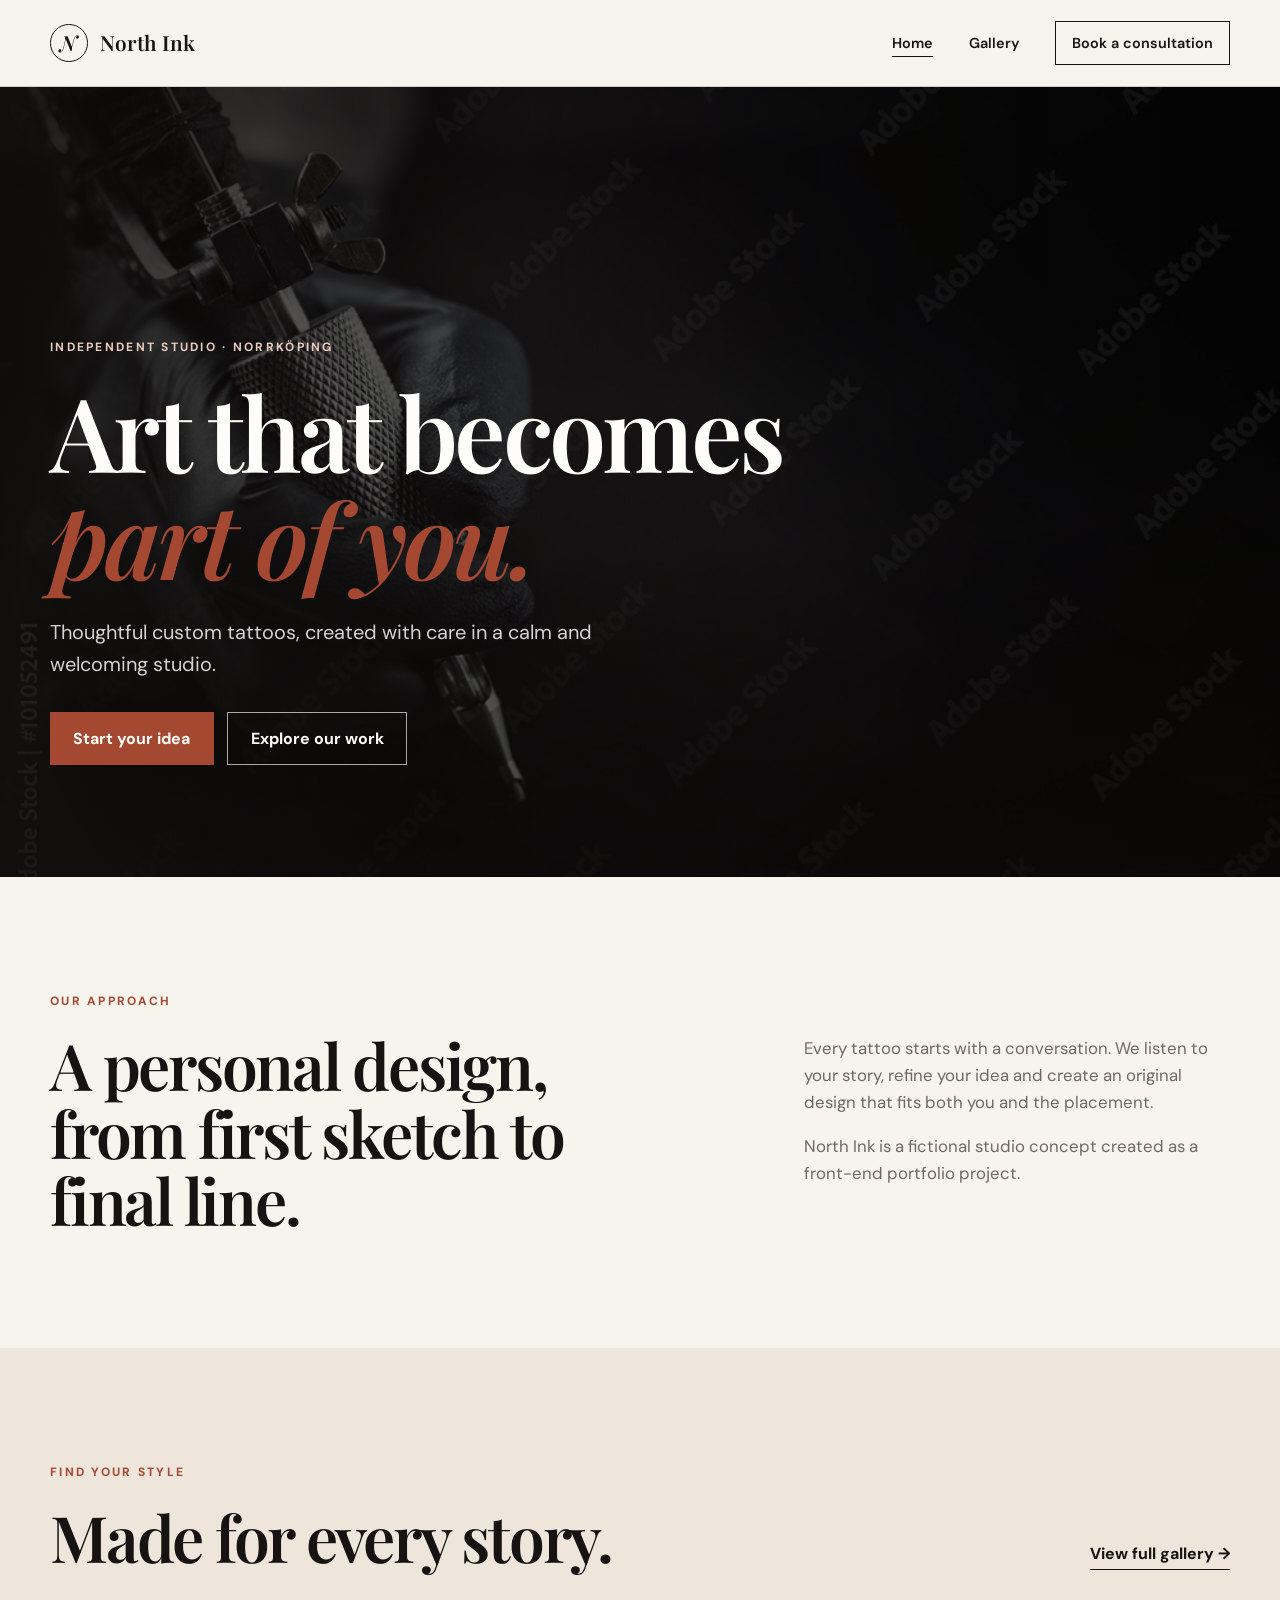
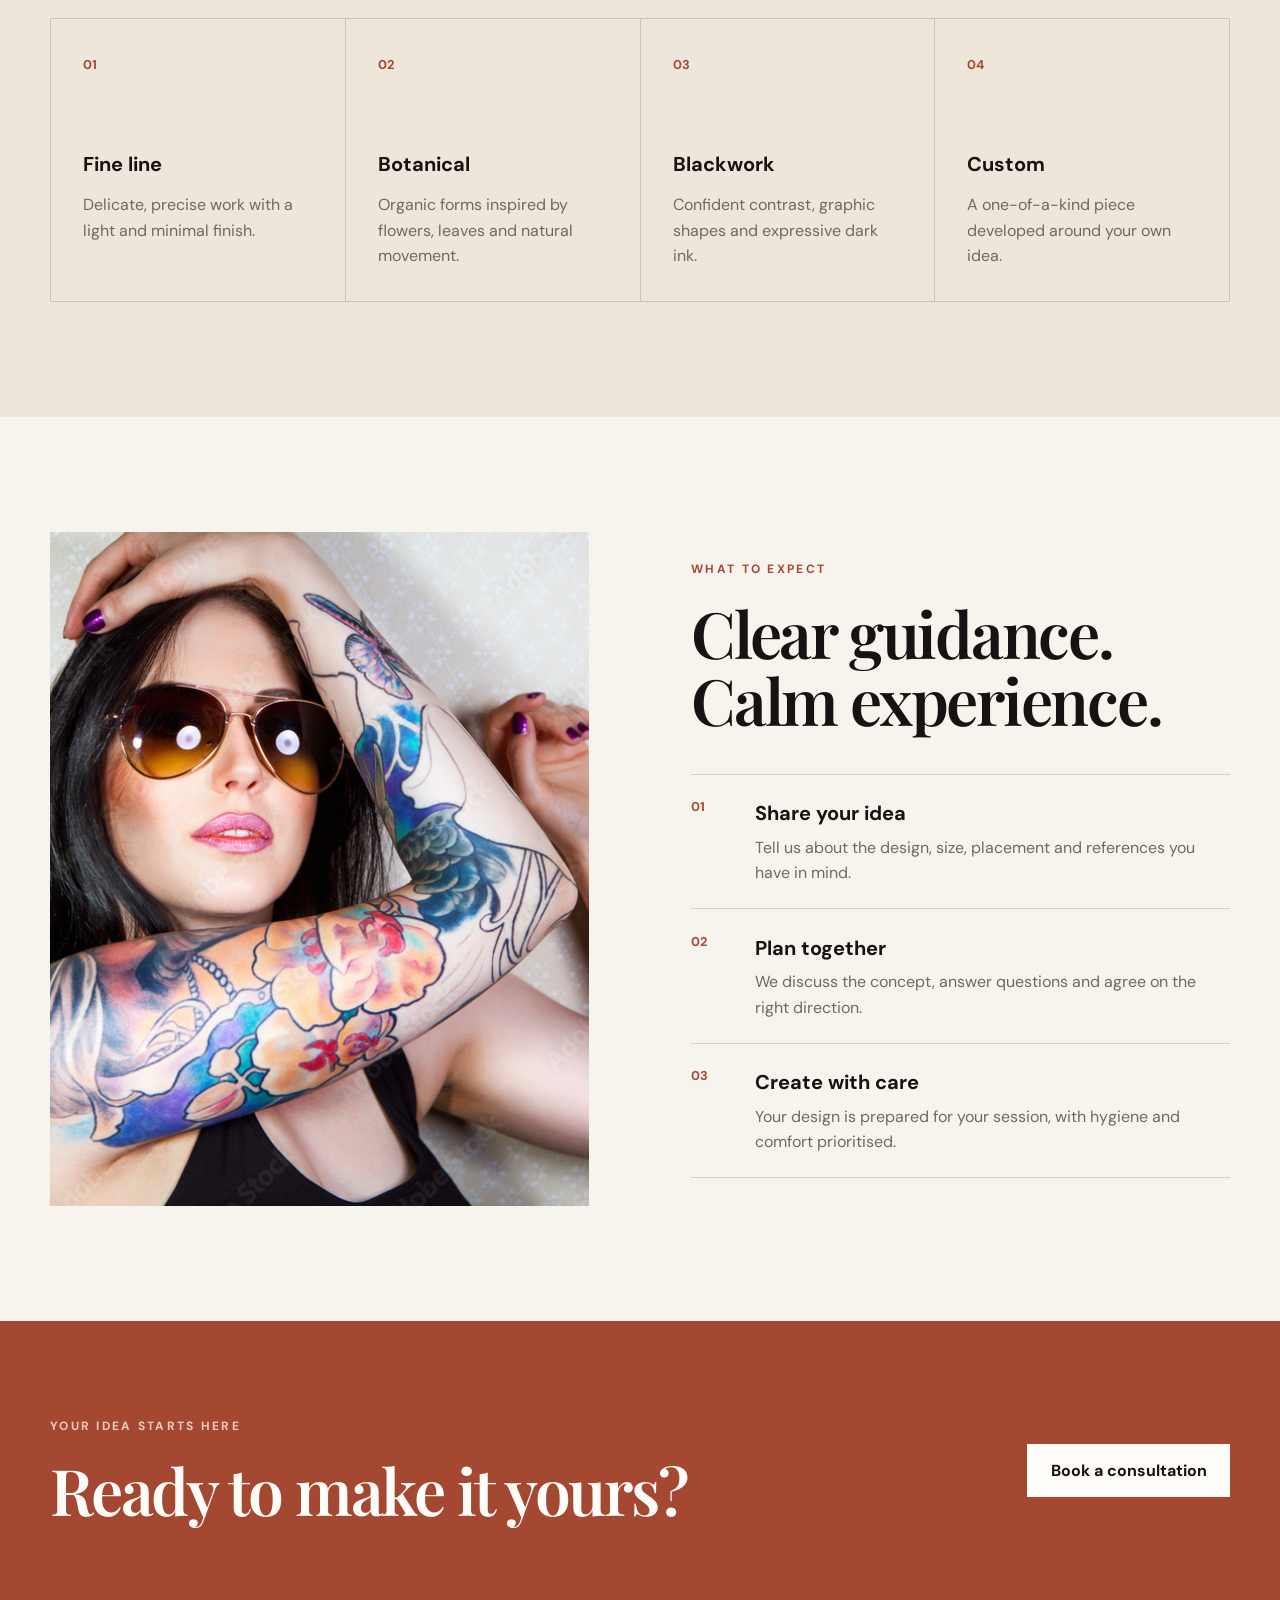
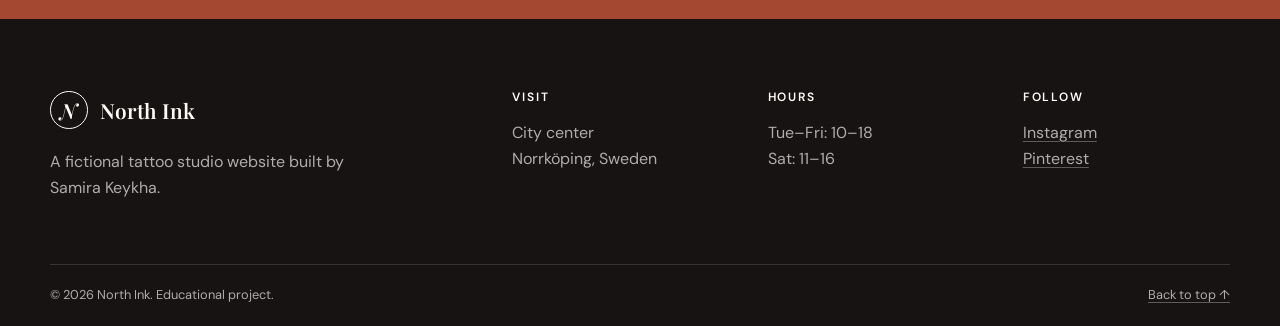
==== index.html @ dd99edde "Build responsiv North Ink porfolio" ====
<!DOCTYPE html>
<html lang="en">
<head>
  <meta charset="utf-8">
  <meta name="viewport" content="width=device-width, initial-scale=1">
  <meta name="description" content="North Ink is a welcoming concept tattoo studio in Norrköping, Sweden, focused on thoughtful custom designs and safe, inclusive service.">
  <meta name="theme-color" content="#171312">
  <title>North Ink | Tattoo Studio in Norrköping</title>
  <link rel="preconnect" href="https://fonts.googleapis.com">
  <link rel="preconnect" href="https://fonts.gstatic.com" crossorigin>
  <link href="https://fonts.googleapis.com/css2?family=DM+Sans:wght@400;500;600;700&family=Playfair+Display:ital,wght@0,600;1,600&display=swap" rel="stylesheet">
  <link rel="stylesheet" href="assets/css/style.css">
</head>
<body>
  <a class="skip-link" href="#main-content">Skip to main content</a>
  <header class="site-header">
    <div class="container nav-wrap">
      <a class="brand" href="index.html" aria-label="North Ink home">
        <span class="brand-mark" aria-hidden="true">N</span>
        <span>North Ink</span>
      </a>
      <nav aria-label="Main navigation">
        <ul class="nav-list">
          <li><a class="active" aria-current="page" href="index.html">Home</a></li>
          <li><a href="gallery.html">Gallery</a></li>
          <li><a class="nav-cta" href="signup.html">Book a consultation</a></li>
        </ul>
      </nav>
    </div>
  </header>

  <main id="main-content">
    <section class="hero">
      <img class="hero-image" src="assets/images/hero-image.jpg" alt="Tattoo artist creating a detailed design" width="1600" height="900">
      <div class="hero-overlay" aria-hidden="true"></div>
      <div class="container hero-content">
        <p class="eyebrow light">Independent studio · Norrköping</p>
        <h1>Art that becomes<br><em>part of you.</em></h1>
        <p class="hero-copy">Thoughtful custom tattoos, created with care in a calm and welcoming studio.</p>
        <div class="button-row">
          <a class="button button-primary" href="signup.html">Start your idea</a>
          <a class="button button-ghost" href="gallery.html">Explore our work</a>
        </div>
      </div>
    </section>

    <section class="section intro-section">
      <div class="container split-grid">
        <div>
          <p class="eyebrow">Our approach</p>
          <h2>A personal design, from first sketch to final line.</h2>
        </div>
        <div class="body-copy">
          <p>Every tattoo starts with a conversation. We listen to your story, refine your idea and create an original design that fits both you and the placement.</p>
          <p>North Ink is a fictional studio concept created as a front-end portfolio project.</p>
        </div>
      </div>
    </section>

    <section class="section muted-section" aria-labelledby="styles-title">
      <div class="container">
        <div class="section-heading">
          <div>
            <p class="eyebrow">Find your style</p>
            <h2 id="styles-title">Made for every story.</h2>
          </div>
          <a class="text-link" href="gallery.html">View full gallery <span aria-hidden="true">→</span></a>
        </div>
        <div class="style-grid">
          <article class="style-card">
            <span class="card-number">01</span>
            <h3>Fine line</h3>
            <p>Delicate, precise work with a light and minimal finish.</p>
          </article>
          <article class="style-card">
            <span class="card-number">02</span>
            <h3>Botanical</h3>
            <p>Organic forms inspired by flowers, leaves and natural movement.</p>
          </article>
          <article class="style-card">
            <span class="card-number">03</span>
            <h3>Blackwork</h3>
            <p>Confident contrast, graphic shapes and expressive dark ink.</p>
          </article>
          <article class="style-card">
            <span class="card-number">04</span>
            <h3>Custom</h3>
            <p>A one-of-a-kind piece developed around your own idea.</p>
          </article>
        </div>
      </div>
    </section>

    <section class="section feature-section">
      <div class="container feature-grid">
        <div class="feature-image-wrap">
          <img src="assets/images/tat-image.jpg" alt="Detailed black ink tattoo artwork" loading="lazy" width="900" height="1100">
        </div>
        <div class="feature-copy">
          <p class="eyebrow">What to expect</p>
          <h2>Clear guidance. Calm experience.</h2>
          <ol class="process-list">
            <li><span>01</span><div><h3>Share your idea</h3><p>Tell us about the design, size, placement and references you have in mind.</p></div></li>
            <li><span>02</span><div><h3>Plan together</h3><p>We discuss the concept, answer questions and agree on the right direction.</p></div></li>
            <li><span>03</span><div><h3>Create with care</h3><p>Your design is prepared for your session, with hygiene and comfort prioritised.</p></div></li>
          </ol>
        </div>
      </div>
    </section>

    <section class="cta-section">
      <div class="container cta-inner">
        <div>
          <p class="eyebrow light">Your idea starts here</p>
          <h2>Ready to make it yours?</h2>
        </div>
        <a class="button button-light" href="signup.html">Book a consultation</a>
      </div>
    </section>
  </main>

  <footer class="site-footer">
    <div class="container footer-grid">
      <div><a class="brand footer-brand" href="index.html"><span class="brand-mark" aria-hidden="true">N</span><span>North Ink</span></a><p>A fictional tattoo studio website built by Samira Keykha.</p></div>
      <div><h2 class="footer-title">Visit</h2><address>City center<br>Norrköping, Sweden</address></div>
      <div><h2 class="footer-title">Hours</h2><p>Tue–Fri: 10–18<br>Sat: 11–16</p></div>
      <div><h2 class="footer-title">Follow</h2><ul class="footer-links"><li><a href="https://www.instagram.com" target="_blank" rel="noopener noreferrer">Instagram</a></li><li><a href="https://www.pinterest.com" target="_blank" rel="noopener noreferrer">Pinterest</a></li></ul></div>
    </div>
    <div class="container footer-bottom"><p>© 2026 North Ink. Educational project.</p><a href="#main-content">Back to top ↑</a></div>
  </footer>
</body>
</html>
---- assets/css/style.css ----
:root {
  --ink: #171312;
  --paper: #f7f3ed;
  --white: #fffdf9;
  --sand: #ded2c3;
  --clay: #a54832;
  --muted: #6f6964;
  --line: rgba(23, 19, 18, 0.16);
  --max-width: 1180px;
}

* { box-sizing: border-box; }
html { scroll-behavior: smooth; }
body { margin: 0; background: var(--paper); color: var(--ink); font-family: "DM Sans", sans-serif; line-height: 1.6; }
img { display: block; max-width: 100%; }
a { color: inherit; }
button, input, select, textarea { font: inherit; }
h1, h2, h3, p { margin-top: 0; }
h1, h2 { font-family: "Playfair Display", Georgia, serif; font-weight: 600; line-height: 1.05; letter-spacing: -0.035em; }
h1 { font-size: clamp(3.25rem, 8vw, 7rem); }
h2 { font-size: clamp(2.4rem, 5vw, 4.5rem); }
h3 { font-size: 1.25rem; }
em { color: var(--clay); font-weight: 600; }
.container { width: min(calc(100% - 3rem), var(--max-width)); margin-inline: auto; }
.section { padding: clamp(5rem, 9vw, 9rem) 0; }
.skip-link { position: fixed; z-index: 100; top: 1rem; left: 1rem; padding: .75rem 1rem; transform: translateY(-200%); background: var(--white); color: var(--ink); }
.skip-link:focus { transform: translateY(0); }
.visually-hidden { position: absolute; width: 1px; height: 1px; padding: 0; margin: -1px; overflow: hidden; clip: rect(0, 0, 0, 0); white-space: nowrap; border: 0; }

.site-header { position: relative; z-index: 10; background: var(--paper); border-bottom: 1px solid var(--line); }
.nav-wrap { min-height: 86px; display: flex; align-items: center; justify-content: space-between; gap: 2rem; }
.brand { display: inline-flex; align-items: center; gap: .75rem; color: var(--ink); font-family: "Playfair Display", serif; font-size: 1.3rem; font-weight: 600; text-decoration: none; }
.brand-mark { display: grid; width: 2.35rem; aspect-ratio: 1; place-items: center; border: 1px solid currentColor; border-radius: 50%; font-style: italic; }
.nav-list { display: flex; align-items: center; gap: clamp(1rem, 3vw, 2.25rem); margin: 0; padding: 0; list-style: none; }
.nav-list a { position: relative; padding: .5rem 0; color: var(--ink); font-size: .9rem; font-weight: 600; text-decoration: none; }
.nav-list a:not(.nav-cta)::after { position: absolute; right: 0; bottom: .2rem; left: 0; height: 1px; content: ""; transform: scaleX(0); background: currentColor; transition: transform .2s ease; }
.nav-list a:hover::after, .nav-list a:focus-visible::after, .nav-list a.active::after { transform: scaleX(1); }
.nav-list .nav-cta { padding: .75rem 1rem; border: 1px solid var(--ink); }
.nav-list .nav-cta:hover, .nav-list .nav-cta:focus-visible { background: var(--ink); color: var(--white); }

.hero { position: relative; min-height: min(790px, calc(100svh - 86px)); display: grid; align-items: end; overflow: hidden; background: var(--ink); color: var(--white); }
.hero-image, .hero-overlay { position: absolute; inset: 0; width: 100%; height: 100%; }
.hero-image { object-fit: cover; object-position: center 38%; animation: reveal 1.1s ease-out both; }
.hero-overlay { background: linear-gradient(90deg, rgba(15,12,11,.88) 0%, rgba(15,12,11,.48) 50%, rgba(15,12,11,.12) 100%), linear-gradient(0deg, rgba(15,12,11,.5), transparent 60%); }
.hero-content { position: relative; z-index: 1; padding-top: 7rem; padding-bottom: clamp(4rem, 9vw, 7rem); }
.hero h1, .page-hero h1 { max-width: 950px; margin-bottom: 1.5rem; color: var(--white); }
.hero-copy { max-width: 570px; margin-bottom: 2rem; color: rgba(255,255,255,.82); font-size: clamp(1.05rem, 2vw, 1.25rem); }
.eyebrow { margin-bottom: 1.25rem; color: var(--clay); font-size: .75rem; font-weight: 700; letter-spacing: .19em; text-transform: uppercase; }
.eyebrow.light { color: #e9cbbf; }
.button-row { display: flex; flex-wrap: wrap; gap: .85rem; }
.button { display: inline-flex; min-height: 50px; align-items: center; justify-content: center; padding: .8rem 1.4rem; border: 1px solid transparent; font-weight: 700; text-decoration: none; transition: transform .2s ease, background .2s ease, color .2s ease; }
.button:hover, .button:focus-visible { transform: translateY(-2px); }
.button-primary { background: var(--clay); color: var(--white); }
.button-primary:hover, .button-primary:focus-visible { background: #bd543c; }
.button-ghost { border-color: rgba(255,255,255,.65); color: var(--white); }
.button-ghost:hover, .button-ghost:focus-visible { background: var(--white); color: var(--ink); }
.button-light { background: var(--white); color: var(--ink); }
.button-dark { cursor: pointer; background: var(--ink); color: var(--white); }

.split-grid { display: grid; grid-template-columns: 1.2fr .8fr; gap: clamp(3rem, 9vw, 8rem); align-items: start; }
.split-grid h2 { max-width: 700px; margin-bottom: 0; }
.body-copy { padding-top: 2.7rem; color: var(--muted); font-size: 1.05rem; }
.body-copy p:last-child { margin-bottom: 0; }
.muted-section { background: #eee6db; }
.section-heading { display: flex; align-items: end; justify-content: space-between; gap: 2rem; margin-bottom: 3rem; }
.section-heading h2 { margin-bottom: 0; }
.text-link { flex: none; padding-bottom: .15rem; border-bottom: 1px solid currentColor; font-weight: 700; text-decoration: none; }
.style-grid { display: grid; grid-template-columns: repeat(4, 1fr); border-top: 1px solid var(--line); border-left: 1px solid var(--line); }
.style-card { min-height: 280px; padding: 2rem; border-right: 1px solid var(--line); border-bottom: 1px solid var(--line); }
.style-card h3 { margin-top: 4.5rem; margin-bottom: .75rem; }
.style-card p { margin-bottom: 0; color: var(--muted); }
.card-number { color: var(--clay); font-size: .8rem; font-weight: 700; }
.feature-grid { display: grid; grid-template-columns: minmax(0, 1fr) minmax(0, 1fr); gap: clamp(3rem, 8vw, 7rem); align-items: center; }
.feature-image-wrap { aspect-ratio: 4 / 5; overflow: hidden; }
.feature-image-wrap img { width: 100%; height: 100%; object-fit: cover; }
.feature-copy h2 { margin-bottom: 2.5rem; }
.process-list { margin: 0; padding: 0; list-style: none; }
.process-list li { display: grid; grid-template-columns: 3rem 1fr; gap: 1rem; padding: 1.4rem 0; border-top: 1px solid var(--line); }
.process-list li:last-child { border-bottom: 1px solid var(--line); }
.process-list span { color: var(--clay); font-size: .8rem; font-weight: 700; }
.process-list h3 { margin-bottom: .35rem; }
.process-list p { margin-bottom: 0; color: var(--muted); }
.cta-section { padding: clamp(4rem, 8vw, 6rem) 0; background: var(--clay); color: var(--white); }
.cta-inner { display: flex; align-items: center; justify-content: space-between; gap: 2rem; }
.cta-inner h2 { margin-bottom: 0; color: var(--white); }

.page-hero { padding: clamp(5rem, 10vw, 9rem) 0; background: var(--ink); color: var(--white); }
.not-found { min-height: 100svh; display: grid; place-items: center; text-align: center; }
.page-hero-inner { display: grid; grid-template-columns: 1.4fr .6fr; gap: 4rem; align-items: end; }
.page-hero h1 { margin-bottom: 0; font-size: clamp(3.2rem, 7vw, 6.5rem); }
.page-hero-inner > p { max-width: 450px; margin-bottom: .75rem; color: rgba(255,255,255,.7); }
.gallery-section { background: var(--white); }
.gallery-grid { display: grid; grid-template-columns: repeat(2, 1fr); gap: 2rem; align-items: start; }
.gallery-item { margin: 0; }
.gallery-item img { width: 100%; aspect-ratio: 4 / 3; object-fit: cover; filter: saturate(.82); transition: filter .3s ease, transform .3s ease; }
.gallery-tall img { aspect-ratio: 4 / 5; }
.gallery-wide { grid-column: 1 / -1; }
.gallery-wide img { aspect-ratio: 16 / 8; }
.gallery-item:hover img { filter: saturate(1); transform: scale(1.01); }
.gallery-item figcaption { display: flex; align-items: baseline; justify-content: space-between; gap: 1rem; padding: .9rem 0 1.5rem; border-bottom: 1px solid var(--line); }
.gallery-item figcaption span { color: var(--muted); font-size: .8rem; text-transform: uppercase; letter-spacing: .12em; }

.form-page { min-height: 800px; display: grid; grid-template-columns: .85fr 1.15fr; background: var(--white); }
.form-image { position: relative; min-height: 100%; }
.form-image img { position: absolute; inset: 0; width: 100%; height: 100%; object-fit: cover; filter: saturate(.75); }
.form-panel { display: flex; align-items: center; padding: clamp(4rem, 8vw, 7rem); }
.form-content { width: min(100%, 700px); }
.form-content h1 { margin-bottom: 1.5rem; font-size: clamp(3.2rem, 6vw, 5.5rem); }
.form-intro { max-width: 620px; margin-bottom: 2.5rem; color: var(--muted); }
.form-row { display: grid; grid-template-columns: repeat(2, 1fr); gap: 1rem; }
.field { margin-bottom: 1.25rem; }
.field label { display: block; margin-bottom: .45rem; font-size: .85rem; font-weight: 700; }
.field input, .field select, .field textarea { width: 100%; min-height: 50px; padding: .75rem .9rem; border: 1px solid #bbb2a9; border-radius: 0; background: var(--white); color: var(--ink); }
.field textarea { min-height: 130px; resize: vertical; }
.field input:focus, .field select:focus, .field textarea:focus { outline: 3px solid rgba(165,72,50,.22); border-color: var(--clay); }
.checkbox-field { display: grid; grid-template-columns: auto 1fr; gap: .75rem; align-items: start; margin: .25rem 0 1.75rem; color: var(--muted); font-size: .85rem; }
.checkbox-field input { width: 1.1rem; height: 1.1rem; margin-top: .2rem; accent-color: var(--clay); }

.site-footer { padding-top: 4.5rem; background: var(--ink); color: rgba(255,255,255,.65); }
.footer-grid { display: grid; grid-template-columns: 2fr repeat(3, 1fr); gap: 3rem; padding-bottom: 4rem; }
.footer-brand { margin-bottom: 1.25rem; color: var(--white); }
.footer-grid p, .footer-grid address { margin-bottom: 0; font-style: normal; }
.footer-grid > div:first-child p { max-width: 330px; }
.footer-title { margin-bottom: 1rem; color: var(--white); font-family: "DM Sans", sans-serif; font-size: .75rem; letter-spacing: .15em; text-transform: uppercase; }
.footer-links { margin: 0; padding: 0; list-style: none; }
.footer-links a, .footer-bottom a { text-decoration-color: rgba(255,255,255,.3); text-underline-offset: .2em; }
.footer-links a:hover, .footer-links a:focus-visible, .footer-bottom a:hover, .footer-bottom a:focus-visible { color: var(--white); }
.footer-bottom { display: flex; justify-content: space-between; gap: 1rem; padding: 1.25rem 0; border-top: 1px solid rgba(255,255,255,.14); font-size: .8rem; }
.footer-bottom p { margin-bottom: 0; }

@keyframes reveal { from { transform: scale(1.04); opacity: .75; } to { transform: scale(1); opacity: 1; } }
@media (prefers-reduced-motion: reduce) { html { scroll-behavior: auto; } *, *::before, *::after { animation-duration: .01ms !important; transition-duration: .01ms !important; } }

@media (max-width: 900px) {
  .split-grid, .feature-grid, .page-hero-inner { grid-template-columns: 1fr; }
  .body-copy { padding-top: 0; }
  .style-grid { grid-template-columns: repeat(2, 1fr); }
  .page-hero-inner { gap: 1.5rem; }
  .form-page { grid-template-columns: 1fr; }
  .form-image { min-height: 460px; }
  .form-image img { position: absolute; }
  .footer-grid { grid-template-columns: 2fr 1fr 1fr; }
  .footer-grid > div:last-child { grid-column: 2; }
}

@media (max-width: 640px) {
  .container { width: min(calc(100% - 2rem), var(--max-width)); }
  .nav-wrap { min-height: auto; flex-direction: column; align-items: stretch; padding-top: 1rem; padding-bottom: 1rem; }
  .brand { align-self: flex-start; }
  .nav-list { justify-content: space-between; gap: .65rem; }
  .nav-list a { font-size: .78rem; }
  .nav-list .nav-cta { padding: .55rem .65rem; }
  .hero { min-height: 680px; }
  .hero-overlay { background: linear-gradient(0deg, rgba(15,12,11,.88) 0%, rgba(15,12,11,.25) 100%); }
  .hero-content { padding-bottom: 3.5rem; }
  .section { padding: 4.5rem 0; }
  .section-heading, .cta-inner { align-items: flex-start; flex-direction: column; }
  .style-grid { grid-template-columns: 1fr; }
  .style-card { min-height: 220px; }
  .style-card h3 { margin-top: 2.5rem; }
  .gallery-grid { grid-template-columns: 1fr; gap: 1rem; }
  .gallery-wide { grid-column: auto; }
  .gallery-wide img { aspect-ratio: 4 / 3; }
  .form-image { min-height: 340px; }
  .form-panel { padding: 4rem 1rem; }
  .form-row { grid-template-columns: 1fr; gap: 0; }
  .footer-grid { grid-template-columns: 1fr 1fr; gap: 2.5rem 1.5rem; }
  .footer-grid > div:first-child { grid-column: 1 / -1; }
  .footer-grid > div:last-child { grid-column: auto; }
  .footer-bottom { flex-direction: column; }
}
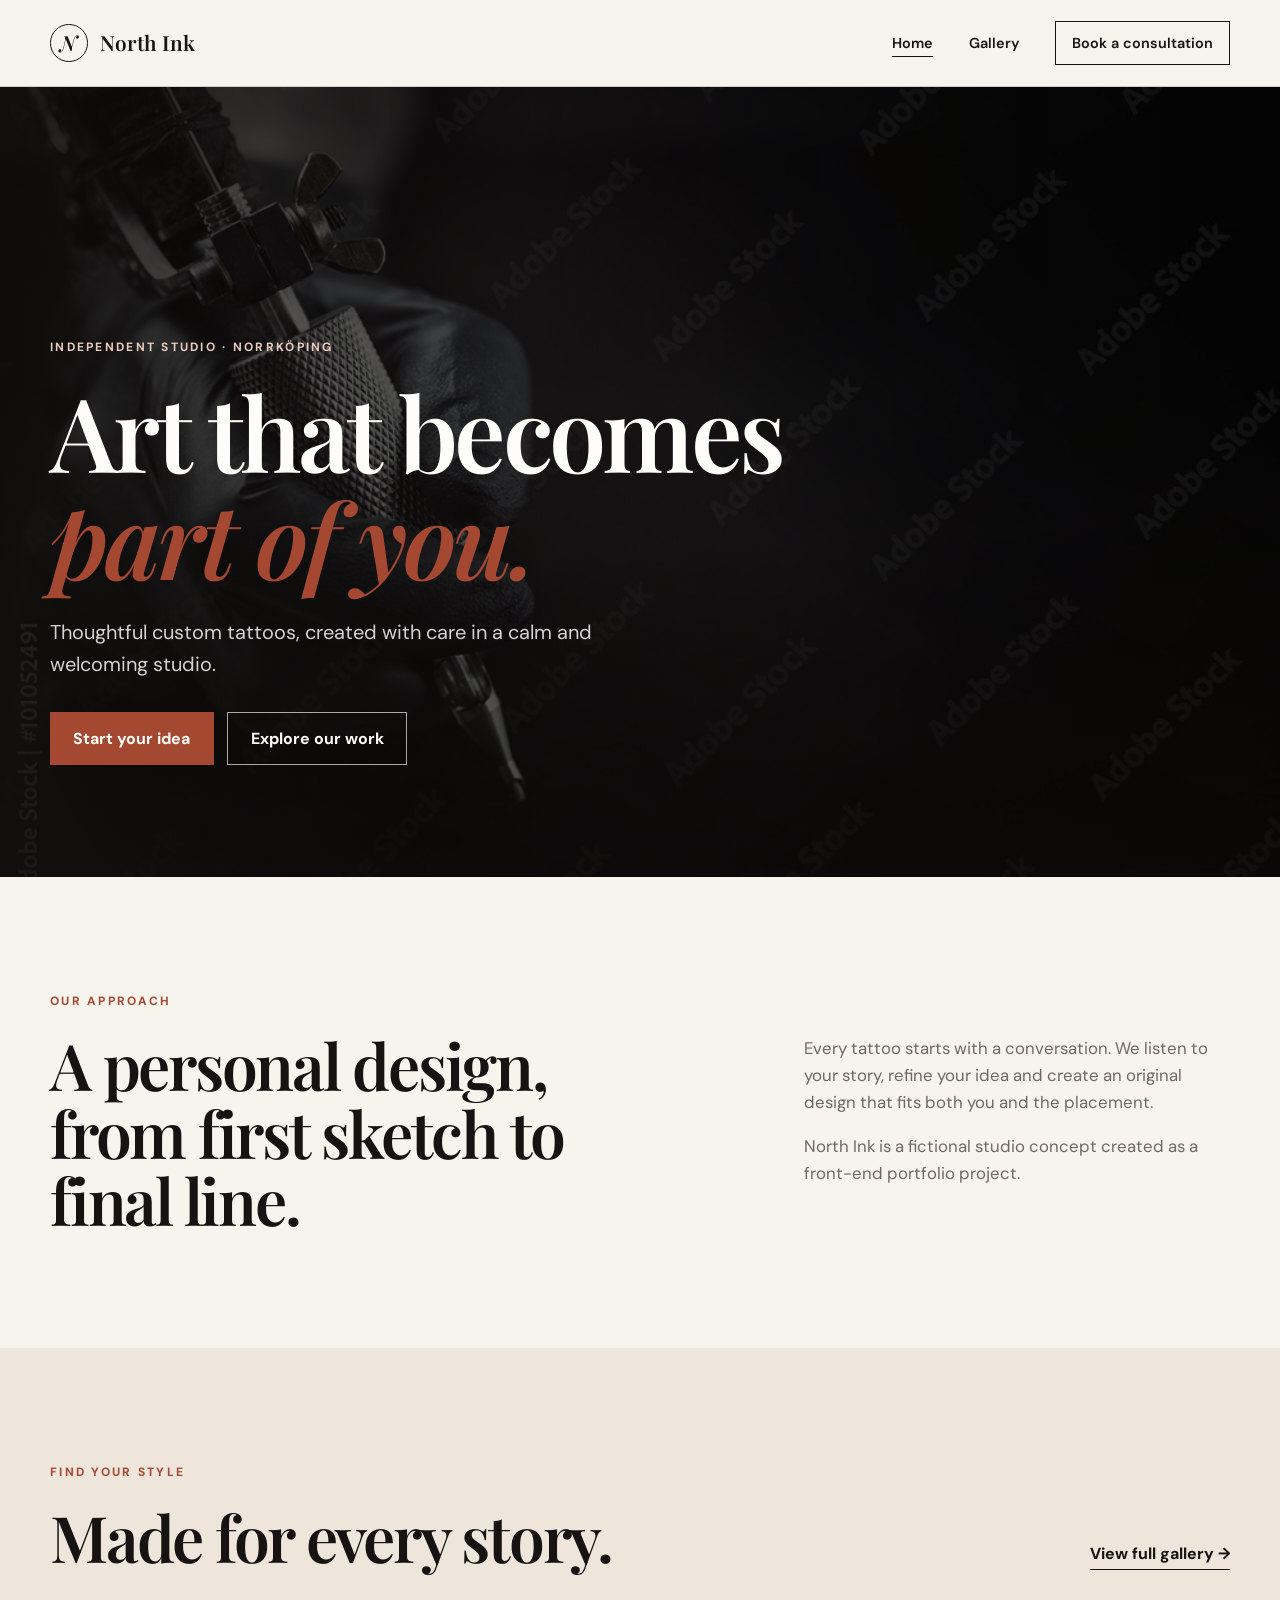
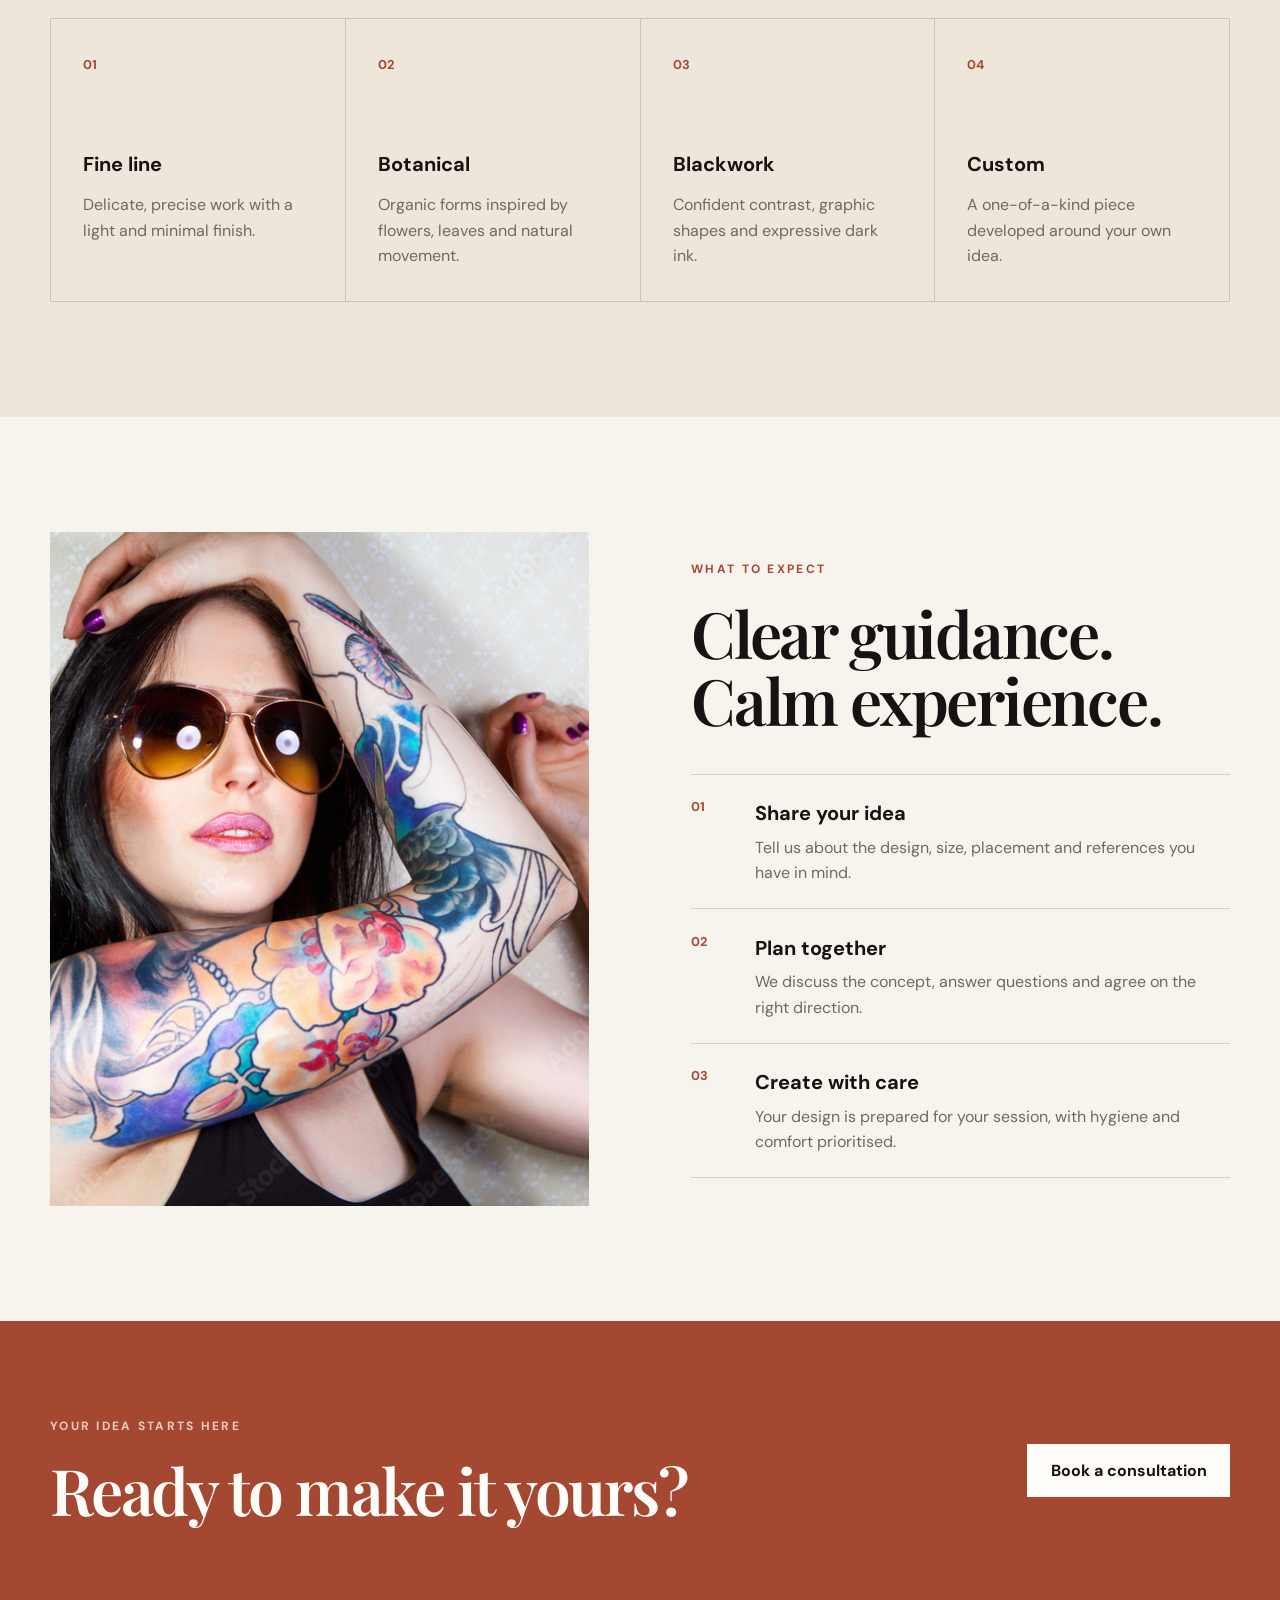
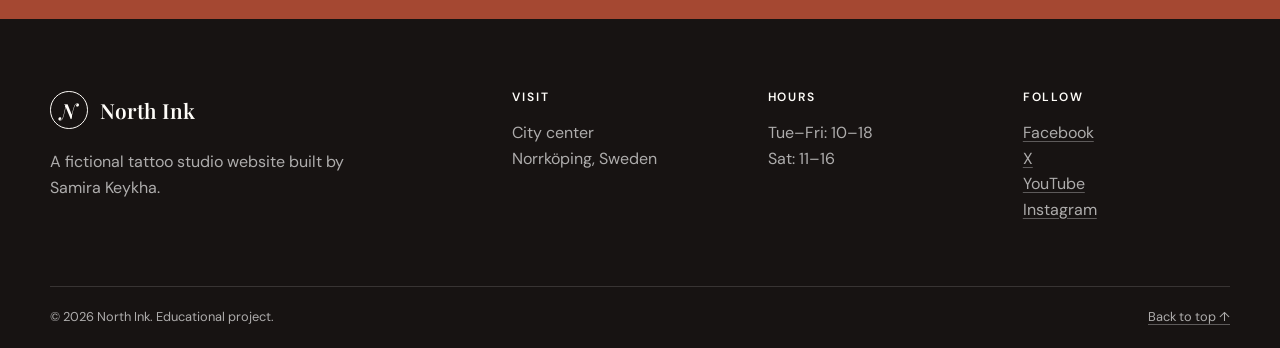
==== commit 883583b3: "Add social media limks to site footer" ====
--- a/index.html
+++ b/index.html
@@ -124,8 +124,15 @@
       <div><a class="brand footer-brand" href="index.html"><span class="brand-mark" aria-hidden="true">N</span><span>North Ink</span></a><p>A fictional tattoo studio website built by Samira Keykha.</p></div>
       <div><h2 class="footer-title">Visit</h2><address>City center<br>Norrköping, Sweden</address></div>
       <div><h2 class="footer-title">Hours</h2><p>Tue–Fri: 10–18<br>Sat: 11–16</p></div>
-      <div><h2 class="footer-title">Follow</h2><ul class="footer-links"><li><a href="https://www.instagram.com" target="_blank" rel="noopener noreferrer">Instagram</a></li><li><a href="https://www.pinterest.com" target="_blank" rel="noopener noreferrer">Pinterest</a></li></ul></div>
-    </div>
+<div>
+  <h2 class="footer-title">Follow</h2>
+  <ul class="footer-links">
+    <li><a href="https://www.facebook.com/" target="_blank" rel="noopener noreferrer">Facebook</a></li>
+    <li><a href="https://x.com/" target="_blank" rel="noopener noreferrer">X</a></li>
+    <li><a href="https://www.youtube.com/" target="_blank" rel="noopener noreferrer">YouTube</a></li>
+    <li><a href="https://www.instagram.com/" target="_blank" rel="noopener noreferrer">Instagram</a></li>
+  </ul>
+</div>    </div>
     <div class="container footer-bottom"><p>© 2026 North Ink. Educational project.</p><a href="#main-content">Back to top ↑</a></div>
   </footer>
 </body>
--- a/assets/css/style.css
+++ b/assets/css/style.css
@@ -169,3 +169,10 @@
   .footer-grid > div:last-child { grid-column: auto; }
   .footer-bottom { flex-direction: column; }
 }
+.gallery-item img {
+  display: block;
+  width: 100%;
+  aspect-ratio: 4 / 5;
+  object-fit: cover;
+  object-position: center;
+}
